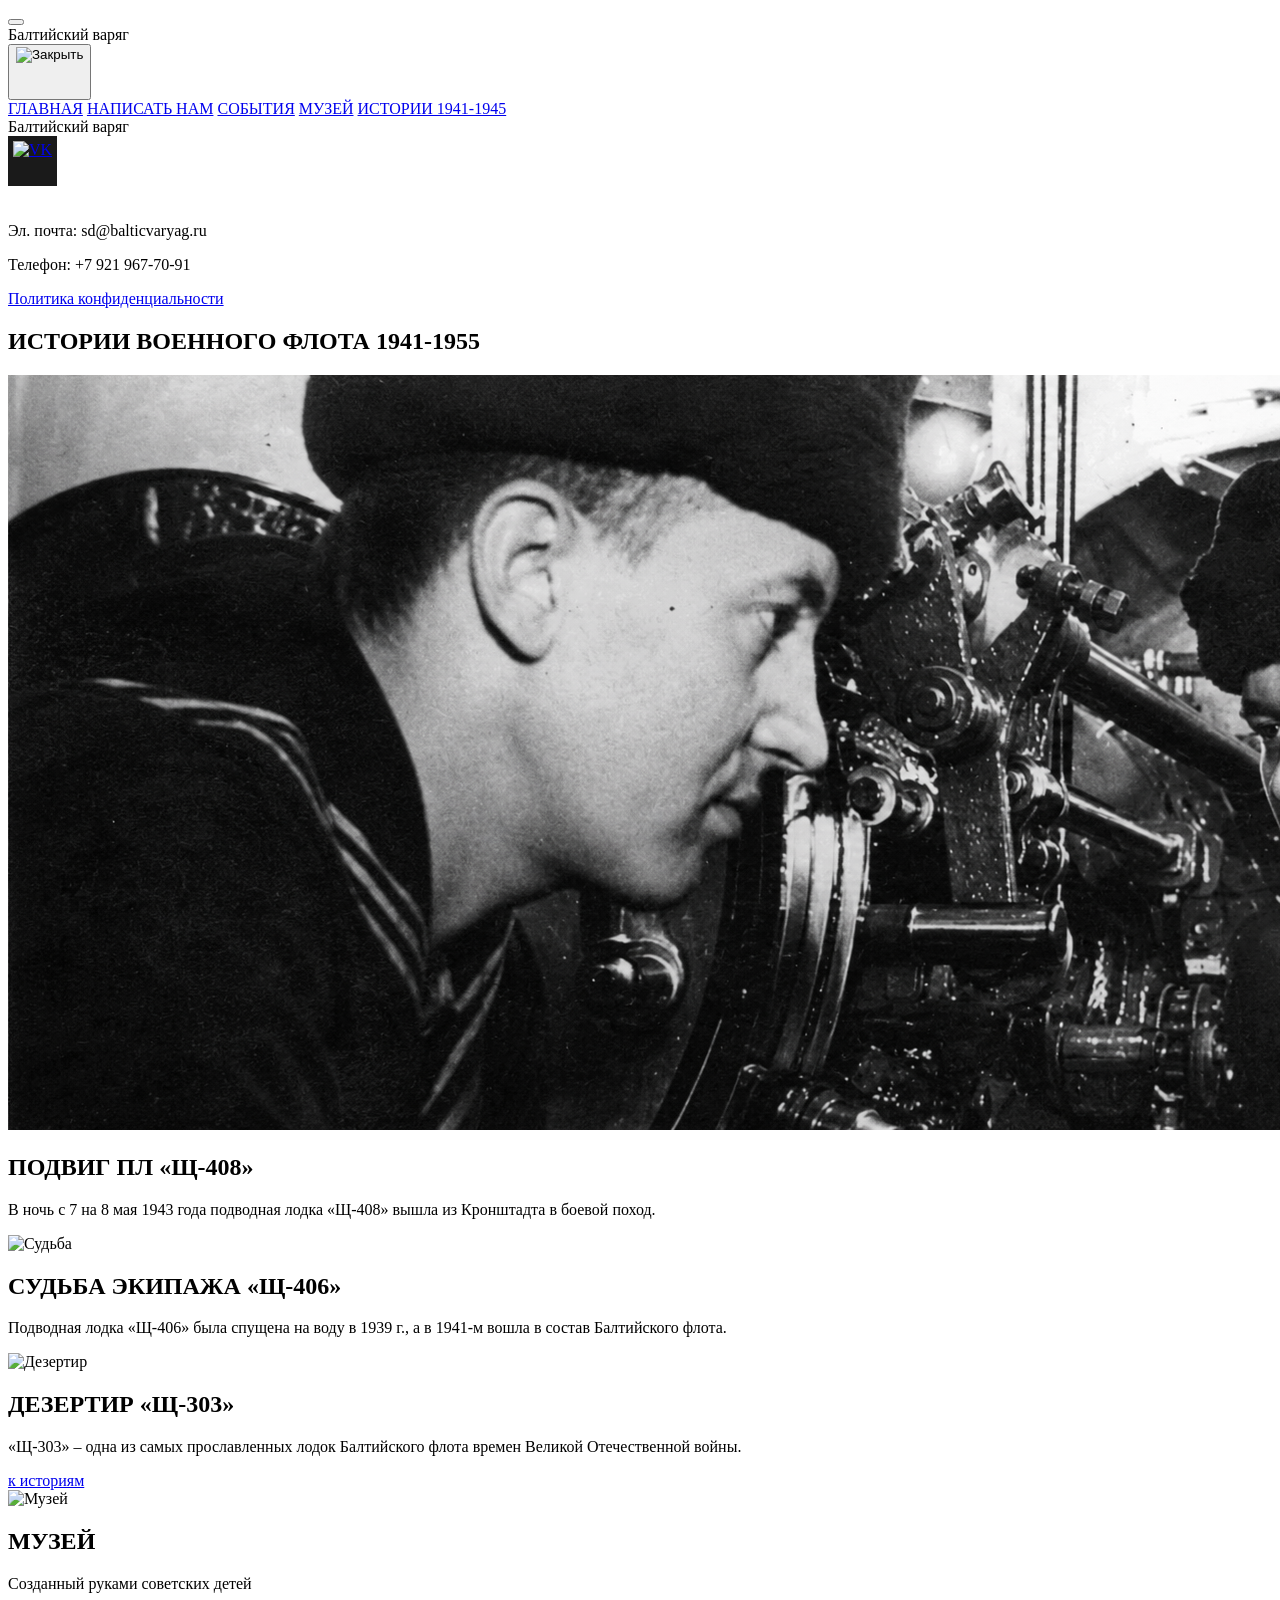
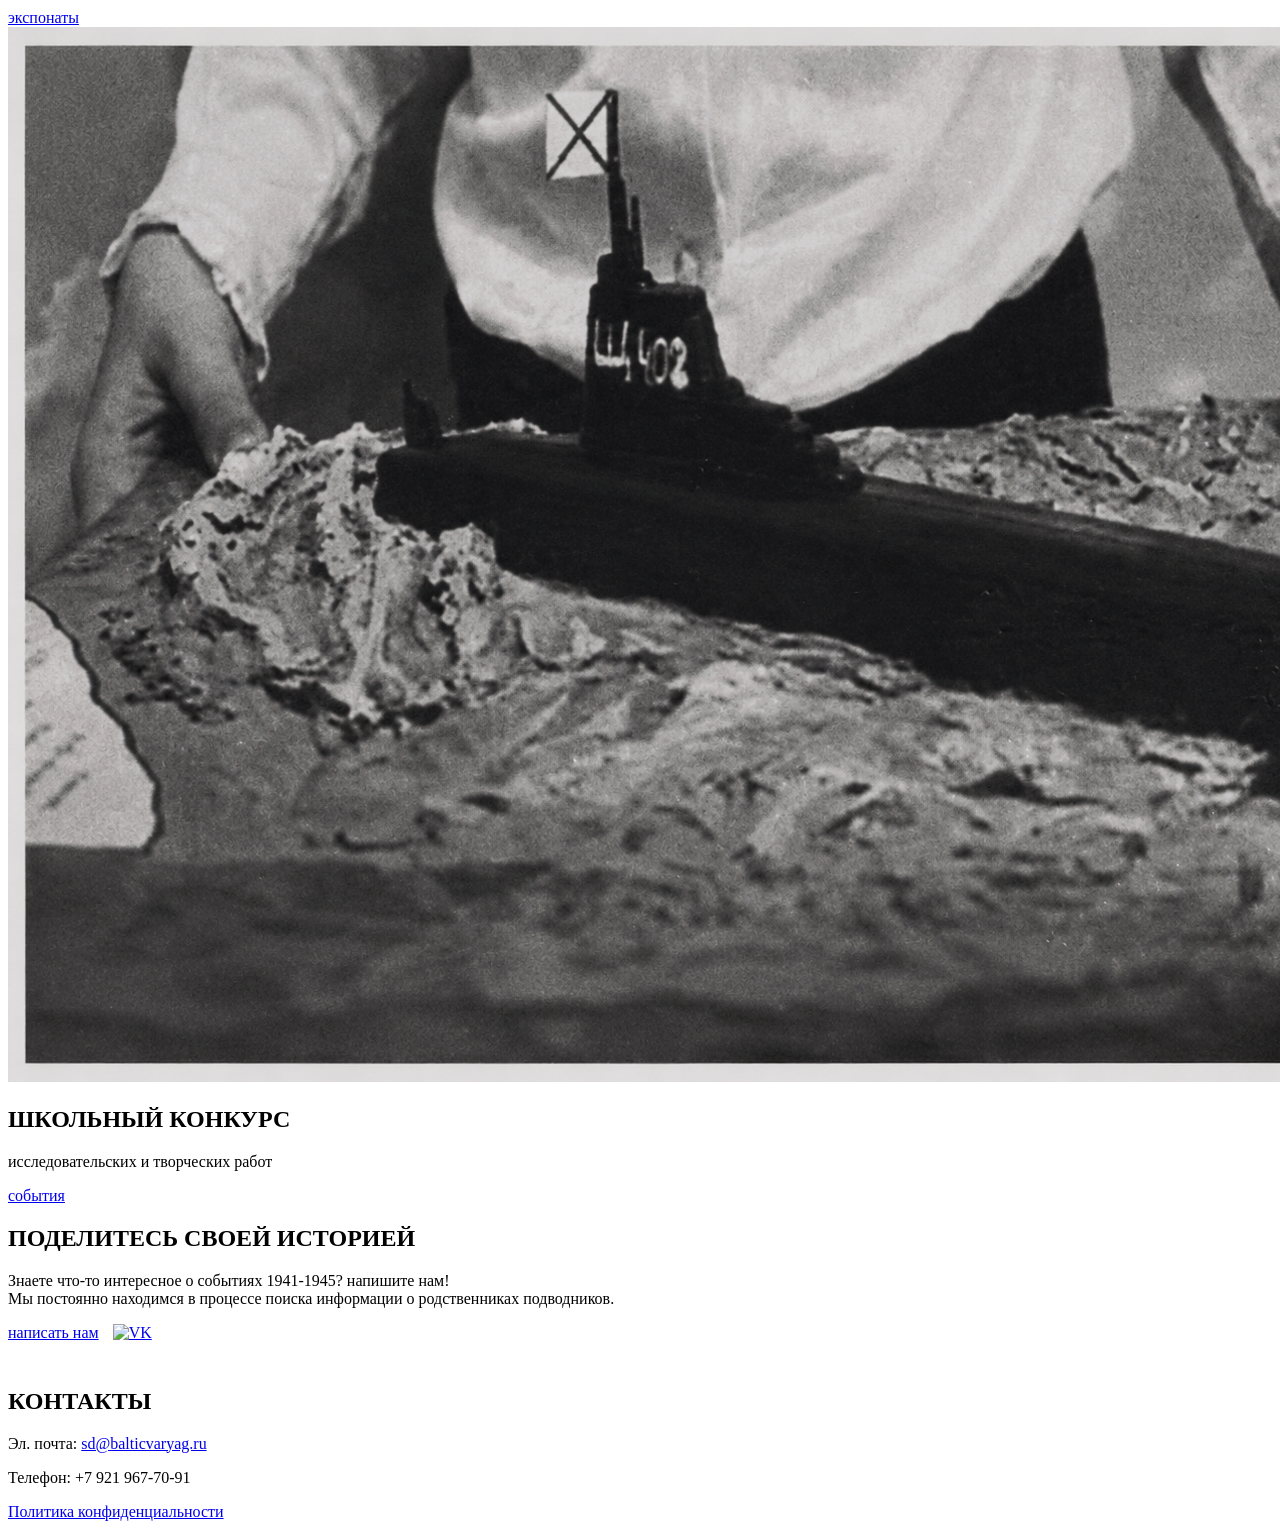
==== index.html @ faace8a8 "Add files via upload" ====
<!DOCTYPE html>
<html lang="ru">
<head>
    <meta charset="UTF-8">
    <meta name="viewport" content="width=device-width, initial-scale=1.0">
    <title>Балтийский варяг</title>
    <!-- Подключаем шрифт Oswald -->
    <link href="https://fonts.googleapis.com/css2?family=Oswald:wght@400;500;600&display=swap" rel="stylesheet">
    <!-- Подключаем иконки FontAwesome (занимает 1 строчку) -->
    <link rel="stylesheet" href="https://cdnjs.cloudflare.com/ajax/libs/font-awesome/6.4.0/css/all.min.css">
    <link rel="stylesheet" href="style.css">
</head>
<body>

    <!-- ХЕДЕР -->
    <header class="header">
        <div class="header-left">
            <button class="burger-menu" id="openMenu">
                <span></span><span></span><span></span>
            </button>
            <!-- Простая иконка сообщения -->
            
        </div>
        <div class="header-logo">Балтийский варяг</div>
    </header>

    <!-- МЕНЮ (ОВЕРЛЕЙ) -->
    <div class="menu-overlay" id="menuOverlay">
        <div class="menu-left">
            <button class="menu-close" id="closeMenu">
    <img src="krest.png" alt="Закрыть" style="height: 50px; width: auto; display: block;">
</button>
            <nav class="menu-nav">
                <a href="index.html">ГЛАВНАЯ</a>
                <a href="contact.html">НАПИСАТЬ НАМ</a>
                <a href="events.html">СОБЫТИЯ</a>
                <a href="museum.html">МУЗЕЙ</a>
                <a href="history.html">ИСТОРИИ 1941-1945</a>
            </nav>
        </div>
        <div class="menu-right">
            <div class="header-logo">Балтийский варяг</div>
            <a href="https://vk.ru/balticvaryag" target="_blank" style="background: #1a1a1a; display: inline-flex; padding: 5px; margin-bottom: 20px;">
    <img src="vk.JPG" alt="VK" style="height: 40px; width: auto; display: block;">
</a>
            <div class="menu-contacts">
                <p>Эл. почта: sd@balticvaryag.ru</p>
                <p>Телефон: +7 921 967-70-91</p>
                <a href="404.html" class="policy-link">Политика конфиденциальности</a>
            </div>
        </div>
    </div>

    <main>
        <!-- Секция 1 -->
        <section class="section-dark">
            <h1 class="section-title">ИСТОРИИ ВОЕННОГО ФЛОТА 1941-1955</h1>
            <div class="cards-grid">
                <!-- Карточка 1 -->
                <article class="card" onclick="window.location.href='404.html'">
                    <div class="card-img-wrapper"><img src="9.png" alt="Подвиг"></div>
                    <h2 class="card-title">ПОДВИГ ПЛ «Щ-408»</h2>
                    <p class="card-desc">В ночь с 7 на 8 мая 1943 года подводная лодка «Щ-408» вышла из Кронштадта в боевой поход.</p>
                </article>
                <!-- Карточка 2 -->
                <article class="card" onclick="window.location.href='404.html'">
                    <div class="card-img-wrapper"><img src="C:\Users\User\Desktop\БВ АП\408888.png" alt="Судьба"></div>
                    <h2 class="card-title">СУДЬБА ЭКИПАЖА «Щ-406»</h2>
                    <p class="card-desc">Подводная лодка «Щ-406» была спущена на воду в 1939 г., а в 1941-м вошла в состав Балтийского флота.</p>
                </article>
                <!-- Карточка 3 -->
                <article class="card" onclick="window.location.href='submarine.html'">
                    <div class="card-img-wrapper"><img src="C:\Users\User\Desktop\БВ АП\303.png" alt="Дезертир"></div>
                    <h2 class="card-title">ДЕЗЕРТИР «Щ-303»</h2>
                    <p class="card-desc">«Щ-303» – одна из самых прославленных лодок Балтийского флота времен Великой Отечественной войны.</p>
                </article>
            </div>
            <a href="history.html" class="btn-outline">к историям</a>
        </section>

        <!-- Секция 2 -->
        <section class="section-light">
            <div class="promo-grid">
                <div class="promo-item">
                    <div class="promo-img-wrapper"><img src="muz.png" alt="Музей"></div>
                    <h2 class="promo-title">МУЗЕЙ</h2><p class="promo-desc">Созданный руками советских детей</p>
                    <a href="museum.html" class="btn-black">экспонаты</a>
                </div>
                <div class="promo-item">
                    <div class="promo-img-wrapper"><img src="kon.png" alt="Конкурс"></div>
                    <h2 class="promo-title">ШКОЛЬНЫЙ КОНКУРС</h2>
                    <p class="promo-desc">исследовательских и творческих работ</p>
                    <a href="events.html" class="btn-black">события</a>
                </div>
            </div>
        </section>

        <!-- Секция 3: Подвал (Футер) -->
        <footer class="section-dark contact-section">
            <div class="footer-grid">
                <div class="footer-left">
                    <h2 class="contact-title">ПОДЕЛИТЕСЬ СВОЕЙ ИСТОРИЕЙ</h2>
                    <div class="contact-text">
                        <p>Знаете что-то интересное о событиях 1941-1945? напишите нам!<br>
                        Мы постоянно находимся в процессе поиска информации о родственниках подводников.</p>
                    </div>
                    <div class="footer-buttons">
                        <a href="contact.html" class="btn-white">написать нам</a>
                        <a href="https://vk.ru/balticvaryag" target="_blank" style="display: inline-block; margin-left: 10px;">
        <img src="vk.JPG" alt="VK" style="height: 44px; width: auto; display: block;">
    </a>
</div>
                </div>
                <div class="footer-right">
                    <h2 class="contact-title">КОНТАКТЫ</h2>
                    <p class="contact-text">Эл. почта: <a href="mailto:sd@balticvaryag.ru">sd@balticvaryag.ru</a></p>
                    <p class="contact-text">Телефон: +7 921 967-70-91</p>
                    <a href="404.html" class="policy-link">Политика конфиденциальности</a>
                </div>
            </div>
        </footer>
    </main>

    <!-- КОД ДЛЯ РАБОТЫ МЕНЮ И ПЕРЕХОДОВ (Займет 1 минуту написать) -->
    <script>
        // Логика Бургера
        const menuOverlay = document.getElementById('menuOverlay');
        const openBtn = document.getElementById('openMenu');
        const closeBtn = document.getElementById('closeMenu');

        openBtn.addEventListener('click', () => menuOverlay.classList.add('active'));
        closeBtn.addEventListener('click', () => menuOverlay.classList.remove('active'));
        
        // При клике вне меню (на темную область), закрываем его тоже
        menuOverlay.addEventListener('click', (e) => {
            if (e.target === menuOverlay) menuOverlay.classList.remove('active');
        });
    </script>
</body>
</html>
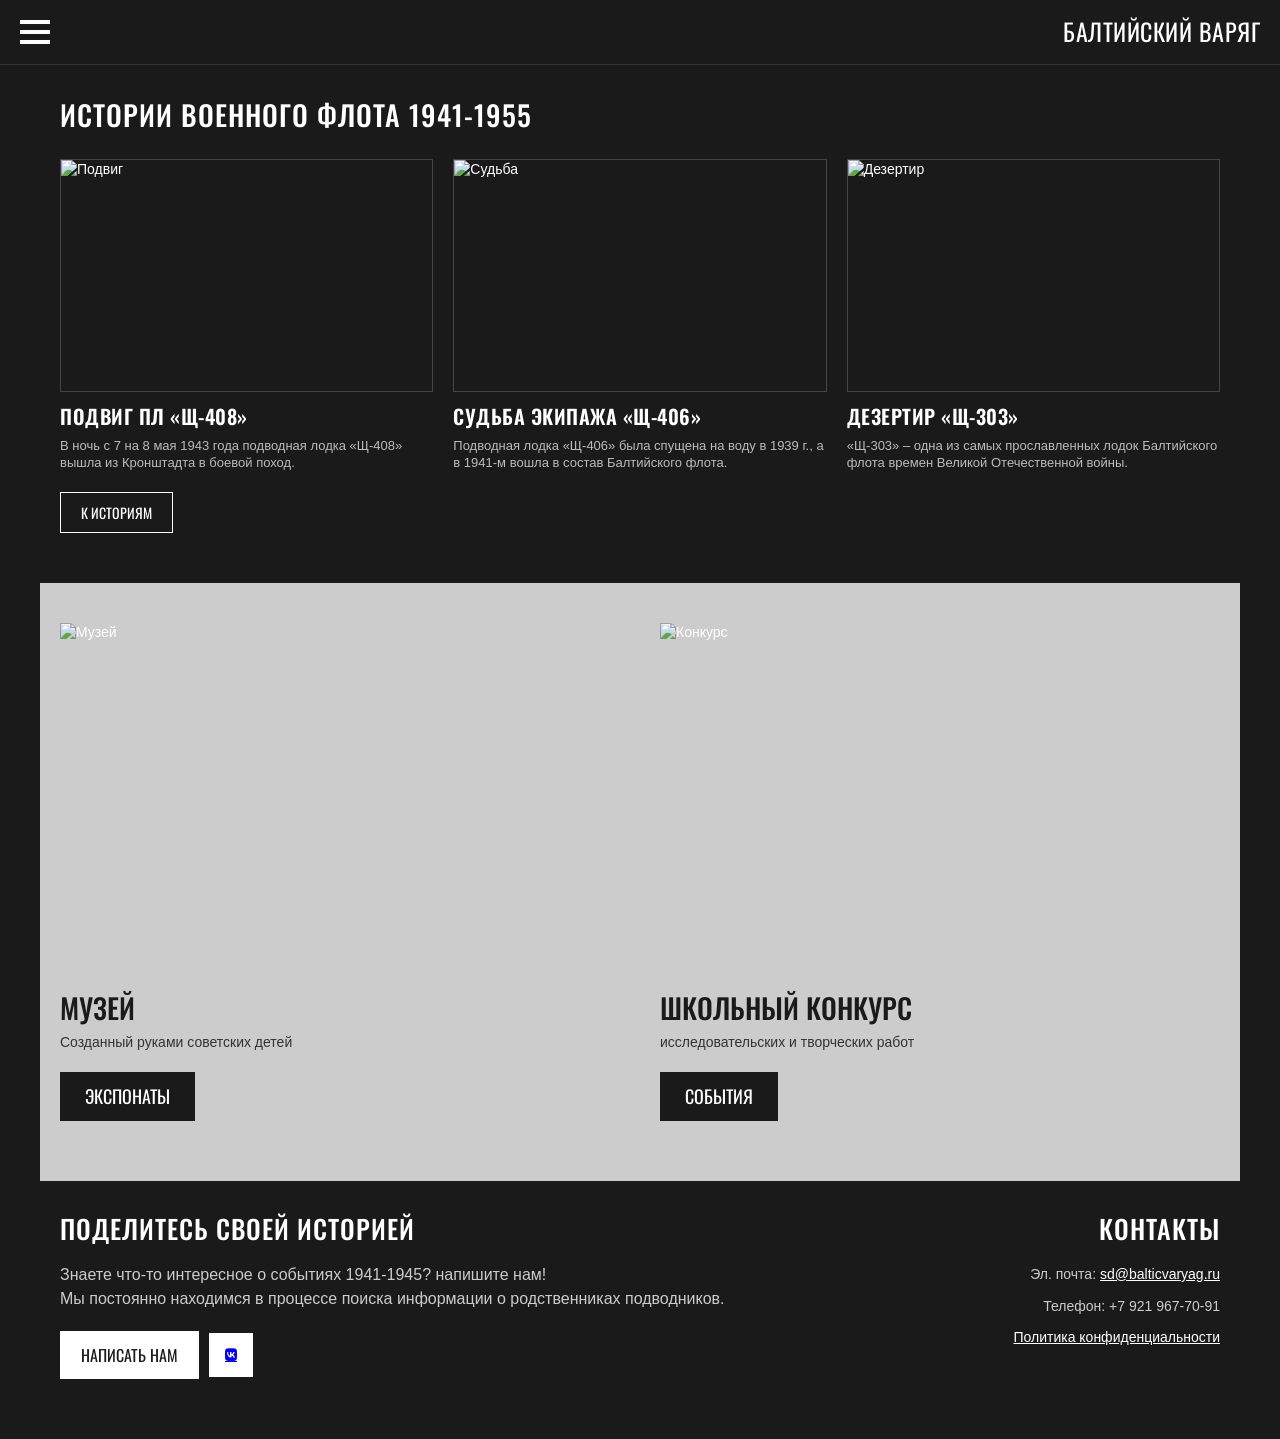
==== commit 54e239a5: "Add files via upload" ====
--- a/index.html
+++ b/index.html
@@ -27,9 +27,7 @@
     <!-- МЕНЮ (ОВЕРЛЕЙ) -->
     <div class="menu-overlay" id="menuOverlay">
         <div class="menu-left">
-            <button class="menu-close" id="closeMenu">
-    <img src="krest.png" alt="Закрыть" style="height: 50px; width: auto; display: block;">
-</button>
+            <button class="menu-close" id="closeMenu"><i class="fa-solid fa-xmark"></i></button>
             <nav class="menu-nav">
                 <a href="index.html">ГЛАВНАЯ</a>
                 <a href="contact.html">НАПИСАТЬ НАМ</a>
@@ -40,9 +38,9 @@
         </div>
         <div class="menu-right">
             <div class="header-logo">Балтийский варяг</div>
-            <a href="https://vk.ru/balticvaryag" target="_blank" style="background: #1a1a1a; display: inline-flex; padding: 5px; margin-bottom: 20px;">
-    <img src="vk.JPG" alt="VK" style="height: 40px; width: auto; display: block;">
-</a>
+            <a href="https://vk.ru/balticvaryag" target="_blank" class="vk-icon-box">
+                <i class="fa-brands fa-vk" style="font-size: 32px; color: black;"></i>
+            </a>
             <div class="menu-contacts">
                 <p>Эл. почта: sd@balticvaryag.ru</p>
                 <p>Телефон: +7 921 967-70-91</p>
@@ -58,7 +56,7 @@
             <div class="cards-grid">
                 <!-- Карточка 1 -->
                 <article class="card" onclick="window.location.href='404.html'">
-                    <div class="card-img-wrapper"><img src="9.png" alt="Подвиг"></div>
+                    <div class="card-img-wrapper"><img src="C:\Users\User\Desktop\БВ АП\С-9.png" alt="Подвиг"></div>
                     <h2 class="card-title">ПОДВИГ ПЛ «Щ-408»</h2>
                     <p class="card-desc">В ночь с 7 на 8 мая 1943 года подводная лодка «Щ-408» вышла из Кронштадта в боевой поход.</p>
                 </article>
@@ -82,12 +80,12 @@
         <section class="section-light">
             <div class="promo-grid">
                 <div class="promo-item">
-                    <div class="promo-img-wrapper"><img src="muz.png" alt="Музей"></div>
+                    <div class="promo-img-wrapper"><img src="C:\Users\User\Desktop\БВ АП\МУЗЕЙ ГЛ.png" alt="Музей"></div>
                     <h2 class="promo-title">МУЗЕЙ</h2><p class="promo-desc">Созданный руками советских детей</p>
                     <a href="museum.html" class="btn-black">экспонаты</a>
                 </div>
                 <div class="promo-item">
-                    <div class="promo-img-wrapper"><img src="kon.png" alt="Конкурс"></div>
+                    <div class="promo-img-wrapper"><img src="C:\Users\User\Desktop\БВ АП\КОНКУРС.png" alt="Конкурс"></div>
                     <h2 class="promo-title">ШКОЛЬНЫЙ КОНКУРС</h2>
                     <p class="promo-desc">исследовательских и творческих работ</p>
                     <a href="events.html" class="btn-black">события</a>
@@ -106,10 +104,10 @@
                     </div>
                     <div class="footer-buttons">
                         <a href="contact.html" class="btn-white">написать нам</a>
-                        <a href="https://vk.ru/balticvaryag" target="_blank" style="display: inline-block; margin-left: 10px;">
-        <img src="vk.JPG" alt="VK" style="height: 44px; width: auto; display: block;">
-    </a>
-</div>
+                        <a href="https://vk.ru/balticvaryag" target="_blank" class="vk-icon-box-small">
+                            <i class="fa-brands fa-vk"></i>
+                        </a>
+                    </div>
                 </div>
                 <div class="footer-right">
                     <h2 class="contact-title">КОНТАКТЫ</h2>
--- a/style.css
+++ b/style.css
@@ -0,0 +1,803 @@
+/* Сброс базовых стилей и общие настройки */
+* {
+    margin: 0;
+    padding: 0;
+    box-sizing: border-box;
+}
+
+body {
+    font-family: Arial, sans-serif; /* Основной шрифт для текста */
+    font-size: 14px;
+    line-height: 1.4;
+    color: #ffffff;
+    background-color: #1a1a1a; /* Темный фон для крайних случаев */
+}
+
+/* --- ХЕДЕР --- */
+.header {
+    display: flex;
+    justify-content: space-between;
+    align-items: center;
+    padding: 15px 20px;
+    background-color: #1a1a1a;
+    border-bottom: 1px solid #333;
+}
+
+.header-left {
+    display: flex;
+    align-items: center;
+    gap: 25px;
+}
+
+/* Бургер меню (три полоски) */
+.burger-menu {
+    background: none;
+    border: none;
+    cursor: pointer;
+    display: flex;
+    flex-direction: column;
+    gap: 6px;
+    padding: 0;
+}
+
+.burger-menu span {
+    display: block;
+    width: 30px;
+    height: 4px;
+    background-color: #ffffff;
+}
+
+/* Иконка сообщения */
+.header-icon svg {
+    width: 28px;
+    height: 28px;
+    color: #ffffff;
+}
+
+.header-logo {
+    font-family: 'Oswald', sans-serif;
+    font-size: 24px;
+    text-transform: uppercase;
+    letter-spacing: 0.5px;
+    color: #ffffff;
+}
+
+/* --- СЕКЦИИ --- */
+main {
+    width: 100%;
+    max-width: 1200px;
+    margin: 0 auto;
+}
+
+/* Темная секция */
+.section-dark {
+    background-color: #1a1a1a;
+    padding: 30px 20px 50px;
+}
+
+/* Светлая секция */
+.section-light {
+    background-color: #cccccc;
+    padding: 40px 20px 60px;
+}
+
+/* --- КАРТОЧКИ ИСТОРИЙ (Секция 1) --- */
+.section-title {
+    font-family: 'Oswald', sans-serif;
+    font-size: 28px;
+    font-weight: 500;
+    margin-bottom: 25px;
+    text-transform: uppercase;
+    letter-spacing: 1px;
+}
+
+.cards-grid {
+    display: grid;
+    grid-template-columns: repeat(3, 1fr);
+    gap: 20px;
+}
+
+.card {
+    display: flex;
+    flex-direction: column;
+}
+
+.card-img-wrapper {
+    width: 100%;
+    height: auto;
+    aspect-ratio: 16 / 10; /* Сохраняем пропорции картинки */
+    border: 1px solid #444;
+    overflow: hidden;
+    margin-bottom: 10px;
+}
+
+.card-img-wrapper img {
+    width: 100%;
+    height: 100%;
+    object-fit: cover;
+}
+
+.card-title {
+    font-family: 'Oswald', sans-serif;
+    font-size: 20px;
+    font-weight: 600;
+    text-transform: uppercase;
+    margin-bottom: 8px;
+    letter-spacing: 0.5px;
+}
+
+.card-desc {
+    font-size: 13px;
+    color: #bbbbbb;
+    line-height: 1.3;
+}
+
+/* --- ПРОМО БЛОКИ (Секция 2) --- */
+.promo-grid {
+    display: grid;
+    grid-template-columns: 1fr 1fr;
+    gap: 40px;
+}
+
+.promo-item {
+    display: flex;
+    flex-direction: column;
+    align-items: flex-start;
+}
+
+.promo-img-wrapper {
+    width: 100%;
+    height: auto;
+    aspect-ratio: 16 / 10;
+    overflow: hidden;
+    margin-bottom: 15px;
+}
+
+.promo-img-wrapper img {
+    width: 100%;
+    height: 100%;
+    object-fit: cover;
+}
+
+.promo-title {
+    font-family: 'Oswald', sans-serif;
+    font-size: 28px;
+    font-weight: 500;
+text-transform: uppercase;
+    color: #1a1a1a;
+    margin-bottom: 5px;
+}
+
+.promo-desc {
+    font-size: 14px;
+    color: #333333;
+    margin-bottom: 20px;
+}
+
+/* Кнопки (Черная на светлом фоне) */
+.btn-black {
+    display: inline-block;
+    background-color: #1a1a1a;
+    color: #ffffff;
+    text-decoration: none;
+    padding: 12px 25px;
+    font-family: 'Oswald', sans-serif;
+    font-size: 18px;
+    text-transform: uppercase;
+    transition: background-color 0.3s;
+}
+.btn-black:hover {
+    background-color: #333;
+}
+
+/* --- СЕКЦИЯ КОНТАКТОВ --- */
+.contact-section {
+    padding-bottom: 60px;
+}
+
+.contact-title {
+    font-family: 'Oswald', sans-serif;
+    font-size: 28px;
+    font-weight: 500;
+    text-transform: uppercase;
+    letter-spacing: 1px;
+    margin-bottom: 20px;
+}
+
+.contact-content {
+    display: flex;
+    justify-content: space-between;
+    align-items: flex-end; /* Выравнивание кнопки по низу текста */
+}
+
+.contact-text p {
+    font-size: 16px;
+    color: #cccccc;
+    line-height: 1.5;
+    margin-bottom: 20px;
+}
+
+/* Кнопка (Белая на темном фоне) */
+.btn-white {
+    display: inline-block;
+    background-color: #ffffff;
+    color: #1a1a1a;
+    text-decoration: none;
+    padding: 12px 20px;
+    font-family: 'Oswald', sans-serif;
+    font-size: 16px;
+    text-transform: uppercase;
+    border: 1px solid #ffffff;
+    transition: all 0.3s;
+}
+.btn-white:hover {
+    background-color: transparent;
+    color: #ffffff;
+}
+
+/* --- АДАПТИВНОСТЬ (Мобильная версия) --- */
+@media (max-width: 768px) {
+    .cards-grid {
+        grid-template-columns: 1fr; /* Одна колонка на мобильных */
+        gap: 30px;
+    }
+    
+    .promo-grid {
+        grid-template-columns: 1fr;
+        gap: 40px;
+    }
+    
+    .contact-content {
+        flex-direction: column;
+        align-items: flex-start;
+    }
+    
+    .header-logo {
+        font-size: 18px;
+    }
+}
+/* --- Добавьте это в конец вашего style.css --- */
+
+/* Меню-оверлей (на весь экран) */
+.menu-overlay {
+    position: fixed;
+    top: 0; left: 0; width: 100vw; height: 100vh;
+    display: flex;
+    background-color: transparent;
+    visibility: hidden; /* Скрыто по умолчанию */
+    opacity: 0;
+    transition: all 0.3s ease;
+    z-index: 1000;
+}
+.menu-overlay.active {
+    visibility: visible;
+    opacity: 1;
+}
+
+.menu-left {
+    width: 30%;
+    background-color: #e6e6e6;
+    padding: 30px 40px;
+    display: flex;
+    flex-direction: column;
+    transform: translateX(-100%);
+    transition: transform 0.3s ease;
+}
+.menu-overlay.active .menu-left { transform: translateX(0); }
+
+.menu-close {
+    background: none; border: none; font-size: 40px; cursor: pointer;
+    color: #000; align-self: flex-start; margin-bottom: 40px;
+}
+.menu-nav a {
+    display: block; font-family: 'Oswald', sans-serif;
+    font-size: 32px; color: #000; text-decoration: none;
+    text-transform: uppercase; margin-bottom: 15px;
+    transition: opacity 0.2s;
+}
+.menu-nav a:hover { opacity: 0.7; }
+
+.menu-right {
+    width: 70%;
+    background-color: #1a1a1a;
+    padding: 30px 40px;
+    position: relative;
+    display: flex;
+    flex-direction: column;
+}
+.menu-right .header-logo { color: #fff; margin-bottom: 20px; }
+.menu-contacts {
+    margin-top: auto; color: #fff;
+    text-align: right; line-height: 1.8; font-size: 14px;
+}
+.menu-contacts a.policy-link { color: #fff; text-decoration: none; }
+
+/* Иконка VK */
+.vk-icon-box {
+    background: #fff; display: inline-flex; justify-content: center;
+    align-items: center; width: 50px; height: 50px; align-self: flex-start;
+}
+.vk-icon-box-small {
+    background: #fff; display: inline-flex; justify-content: center;
+    align-items: center; width: 44px; height: 44px; margin-left: 10px;
+}
+
+/* Кнопка "К историям" (с рамкой) */
+.btn-outline {
+    display: inline-block; margin-top: 20px;
+    padding: 10px 20px; border: 1px solid #fff; color: #fff;
+    text-decoration: none; font-family: 'Oswald', sans-serif;
+    text-transform: uppercase; transition: 0.3s;
+}
+.btn-outline:hover { background: #fff; color: #1a1a1a; }
+
+/* Футер (Секция контактов) */
+.footer-grid { display: flex; justify-content: space-between; flex-wrap: wrap; gap: 40px; }
+.footer-buttons { display: flex; align-items: center; margin-top: 10px; }
+.footer-right { text-align: right; }
+.footer-right .policy-link { color: #fff; text-decoration: underline; }
+.contact-title { font-family: 'Oswald', sans-serif; font-size: 26px; margin-bottom: 15px; }
+.contact-text { font-size: 14px; color: #ccc; line-height: 1.6; margin-bottom: 10px; }
+.contact-text a { color: #fff; text-decoration: underline; }
+
+/* Адаптив для футера и меню */
+@media (max-width: 768px) {
+    .menu-left { width: 100%; }
+    .menu-right { display: none; }
+    .footer-grid { flex-direction: column; }
+    .footer-right { text-align: left; }
+}
+/* --- Стили для страницы Экспонаты --- */
+
+.museum-grid {
+    display: grid;
+    grid-template-columns: repeat(3, 1fr);
+    gap: 30px 20px;
+}
+
+.museum-card {
+    background-color: #1a1a1a;
+    border: 1px solid #333;
+    padding: 10px;
+    display: flex;
+    flex-direction: column;
+}
+
+.museum-img-wrapper {
+    width: 100%;
+    aspect-ratio: 1 / 1;
+    overflow: hidden;
+    border: 1px solid #444;
+    margin-bottom: 15px;
+}
+
+.museum-img-wrapper img {
+    width: 100%;
+    height: 100%;
+    object-fit: cover;
+}
+
+.museum-desc {
+    font-size: 14px;
+    color: #dddddd;
+    line-height: 1.4;
+}
+
+@media (max-width: 768px) {
+    .museum-grid {
+        grid-template-columns: repeat(2, 1fr); /* 2 колонки на планшетах */
+    }
+}
+
+@media (max-width: 480px) {
+    .museum-grid {
+        grid-template-columns: 1fr; /* 1 колонка на телефонах */
+    }
+}
+/* --- Стили для Событий --- */
+
+.events-grid {
+    display: grid;
+    grid-template-columns: repeat(2, 1fr);
+    gap: 30px;
+}
+
+.event-card {
+    background-color: #1a1a1a;
+    border: 1px solid #444;
+    cursor: pointer;
+    transition: border-color 0.3s ease;
+    display: flex;
+    flex-direction: column;
+}
+
+.event-card:hover {
+    border-color: #777;
+}
+
+.event-img-wrapper {
+    width: 100%;
+    aspect-ratio: 16 / 10;
+    overflow: hidden;
+    border-bottom: 1px solid #333;
+}
+
+.event-img-wrapper img {
+    width: 100%;
+    height: 100%;
+    object-fit: cover;
+}
+
+.event-info {
+    padding: 20px;
+}
+
+.event-date {
+    font-family: 'Oswald', sans-serif;
+    font-size: 16px;
+    color: #ffffff;
+    margin-bottom: 5px;
+    font-weight: 500;
+}
+
+.event-desc {
+    font-size: 14px;
+    color: #cccccc;
+    line-height: 1.4;
+}
+
+@media (max-width: 768px) {
+    .events-grid {
+        grid-template-columns: 1fr;
+    }
+}
+/* --- Стили для страницы "Написать нам" --- */
+.contact-header-light {
+    background-color: #cccccc;
+    padding: 40px 20px;
+    color: #1a1a1a;
+}
+.contact-form-section {
+    background-color: #1a1a1a;
+    padding: 40px 20px;
+}
+.contact-form-wrapper {
+    max-width: 900px;
+    margin: 0 auto;
+}
+#feedbackForm {
+    display: flex;
+    gap: 20px;
+    flex-wrap: wrap;
+}
+.form-left-col {
+    flex: 1;
+    min-width: 250px;
+    display: flex;
+    flex-direction: column;
+    gap: 15px;
+}
+.form-right-col {
+    flex: 1.5;
+    min-width: 300px;
+    display: flex;
+    flex-direction: column;
+}
+.form-input {
+    background: transparent;
+    border: 1px solid #555;
+    color: #fff;
+    padding: 12px 15px;
+    font-size: 14px;
+    outline: none;
+}
+.form-input::placeholder { color: #888; }
+.form-input:focus { border-color: #fff; }
+
+.form-textarea {
+    background: transparent;
+    border: 1px solid #555;
+    color: #fff;
+    padding: 12px 15px;
+    font-size: 14px;
+    height: 100%;
+    min-height: 150px;
+    resize: vertical;
+    outline: none;
+    font-family: inherit;
+}
+.form-textarea::placeholder { color: #888; }
+.form-textarea:focus { border-color: #fff; }
+
+.form-bottom-row {
+    display: flex;
+    justify-content: space-between;
+    align-items: center;
+    flex-wrap: wrap;
+    gap: 15px;
+}
+.file-upload-btn {
+    color: #fff;
+    cursor: pointer;
+    display: flex;
+    align-items: center;
+    gap: 10px;
+    font-size: 14px;
+    border: 1px solid #555;
+    padding: 8px 12px;
+}
+.file-upload-btn i { font-size: 22px; }
+.captcha-box {
+    display: flex;
+    align-items: center;
+    gap: 10px;
+    color: #fff;
+    font-size: 14px;
+}
+.captcha-box input[type="checkbox"] {
+    width: 18px; height: 18px;
+    cursor: pointer;
+}
+
+.form-right-bottom {
+    margin-top: 15px;
+    display: flex;
+    justify-content: flex-end;
+}
+.btn-submit-form {
+    background: transparent;
+    border: 1px solid #555;
+    color: #fff;
+    padding: 10px 30px;
+    font-family: 'Oswald', sans-serif;
+    font-size: 16px;
+    text-transform: uppercase;
+    cursor: pointer;
+    transition: 0.3s;
+}
+.btn-submit-form:hover {
+    border-color: #fff;
+    background: #fff;
+    color: #1a1a1a;
+}
+
+.contact-footer-light {
+    background-color: #cccccc;
+    padding: 40px 20px;
+}
+.director-wrapper {
+    max-width: 900px;
+    margin: 0 auto;
+    display: flex;
+    justify-content: space-between;
+    align-items: flex-end;
+    gap: 20px;
+}
+.director-info {
+    color: #1a1a1a;
+    font-size: 16px;
+    line-height: 1.5;
+}
+.director-photo img {
+    max-width: 250px;
+    height: auto;
+    display: block;
+}
+
+/* --- Стили для страницы "Истории" --- */
+.history-list {
+    display: flex;
+    flex-direction: column;
+    gap: 40px;
+}
+.history-item {
+    border-bottom: 1px solid #333;
+    padding-bottom: 30px;
+}
+.history-item:last-child {
+    border-bottom: none;
+    padding-bottom: 0;
+}
+.history-img-wrapper {
+width: 100%;
+aspect-ratio: 16 / 6; /* <--- Стало так (почти в 2 раза ниже) */
+overflow: hidden;
+margin-bottom: 15px;
+}
+.history-img-wrapper img {
+    width: 100%; height: 100%; object-fit: cover;
+}
+.history-item-title {
+    font-family: 'Oswald', sans-serif;
+    font-size: 20px;
+    color: #fff;
+    margin-bottom: 15px;
+}
+.btn-small {
+    font-size: 14px;
+    padding: 6px 15px;
+    margin-top: 0;
+}
+
+/* Адаптив для форм и контактов */
+@media (max-width: 768px) {
+    #feedbackForm { flex-direction: column; }
+    .director-wrapper { flex-direction: column-reverse; align-items: flex-start; }
+    .director-photo img { max-width: 150px; }
+}
+/* --- Стили для статьи/лонгрида --- */
+.submarine-article {
+    max-width: 900px; /* Ограничиваем ширину текста, чтобы было удобно читать */
+    margin: 0 auto;
+}
+.submarine-main-title {
+    font-family: 'Oswald', sans-serif;
+    font-size: 36px;
+    margin-bottom: 30px;
+    text-transform: uppercase;
+}
+.submarine-img-block {
+    margin-bottom: 25px;
+}
+.submarine-img-block img {
+    width: 100%;
+    height: auto;
+    display: block;
+    border: 1px solid #444;
+}
+.img-caption {
+    font-size: 13px;
+    color: #aaa;
+    margin-top: 5px;
+    font-style: italic;
+}
+.submarine-text-block {
+    margin-bottom: 35px;
+}
+.submarine-text-block p {
+    font-size: 16px;
+    line-height: 1.6;
+    color: #ddd;
+}
+/* --- Стили для обновленной страницы "Написать нам" (Темная тема) --- */
+
+.contact-header-text {
+    max-width: 700px;
+    margin-bottom: 40px;
+}
+
+.contact-form-wrapper-new {
+    max-width: 600px; /* Форма уже, чем в старом варианте */
+    margin-bottom: 60px;
+}
+
+#feedbackForm {
+    display: flex;
+    flex-direction: column;
+    gap: 15px;
+}
+
+.form-input-new {
+    width: 100%;
+    background: transparent;
+    border: 1px solid #555;
+    color: #fff;
+    padding: 12px 15px;
+    font-size: 14px;
+    outline: none;
+    font-family: inherit;
+}
+.form-input-new::placeholder { color: #888; }
+.form-input-new:focus { border-color: #fff; }
+
+.form-textarea-new {
+    width: 100%;
+    min-height: 140px;
+    background: transparent;
+    border: 1px solid #555;
+    color: #fff;
+    padding: 12px 15px;
+    font-size: 14px;
+    resize: vertical;
+    outline: none;
+    font-family: inherit;
+}
+.form-textarea-new::placeholder { color: #888; }
+.form-textarea-new:focus { border-color: #fff; }
+
+.captcha-box-new {
+    display: flex;
+    align-items: center;
+    gap: 12px;
+    color: #fff;
+    font-size: 14px;
+    margin-top: 5px;
+}
+.captcha-box-new input[type="checkbox"] {
+    width: 18px; height: 18px;
+    cursor: pointer;
+}
+
+.btn-submit-form-new {
+    width: 100%;
+    max-width: 180px;
+    background: transparent;
+    border: 1px solid #555;
+    color: #fff;
+    padding: 10px 20px;
+    font-family: 'Oswald', sans-serif;
+    font-size: 16px;
+    text-transform: uppercase;
+    cursor: pointer;
+    transition: 0.3s;
+    margin-top: 5px;
+}
+.btn-submit-form-new:hover {
+    border-color: #fff;
+    background: #fff;
+    color: #1a1a1a;
+}
+
+/* Блок директора */
+.director-wrapper-new {
+    max-width: 600px;
+    margin: 0 auto 40px auto;
+    display: flex;
+    align-items: center;
+    gap: 30px;
+}
+.director-photo-new img {
+    width: 380px;
+    height: auto;
+    border-radius: 4px; /* Легкое скругление, если нужно */
+    display: block;
+}
+.director-info-new {
+    color: #fff;
+    font-size: 14px;
+    line-height: 1.6;
+    text-align: left;
+}
+
+@media (max-width: 480px) {
+    .director-wrapper-new {
+        flex-direction: column;
+        align-items: flex-start;
+        text-align: left;
+    }
+    .btn-submit-form-new {
+        max-width: 100%;
+        text-align: center;
+    }
+}
+/* --- Дополнение к блоку директора на странице контактов --- */
+
+.director-info-new {
+max-width: 320px; /* Это заставит текст переноситься так, как вам нужно */
+}
+
+.director-name {
+font-size: 15px;
+line-height: 1.5;
+color: #ffffff;
+font-weight: 400; /* Убирает жирность */
+margin: 0;
+}
+/* Кнопка для 404 */
+.back-btn-404 {
+display: inline-block;
+padding: 12px 35px;
+border: 2px solid #e6e6e6;
+color: #e6e6e6;
+text-decoration: none;
+font-family: 'Oswald', sans-serif;
+font-size: 22px;
+text-transform: uppercase;
+background: transparent;
+transition: all 0.3s;
+}
+.back-btn-404:hover {
+background: #e6e6e6;
+color: #1a1a1a;
+}
+
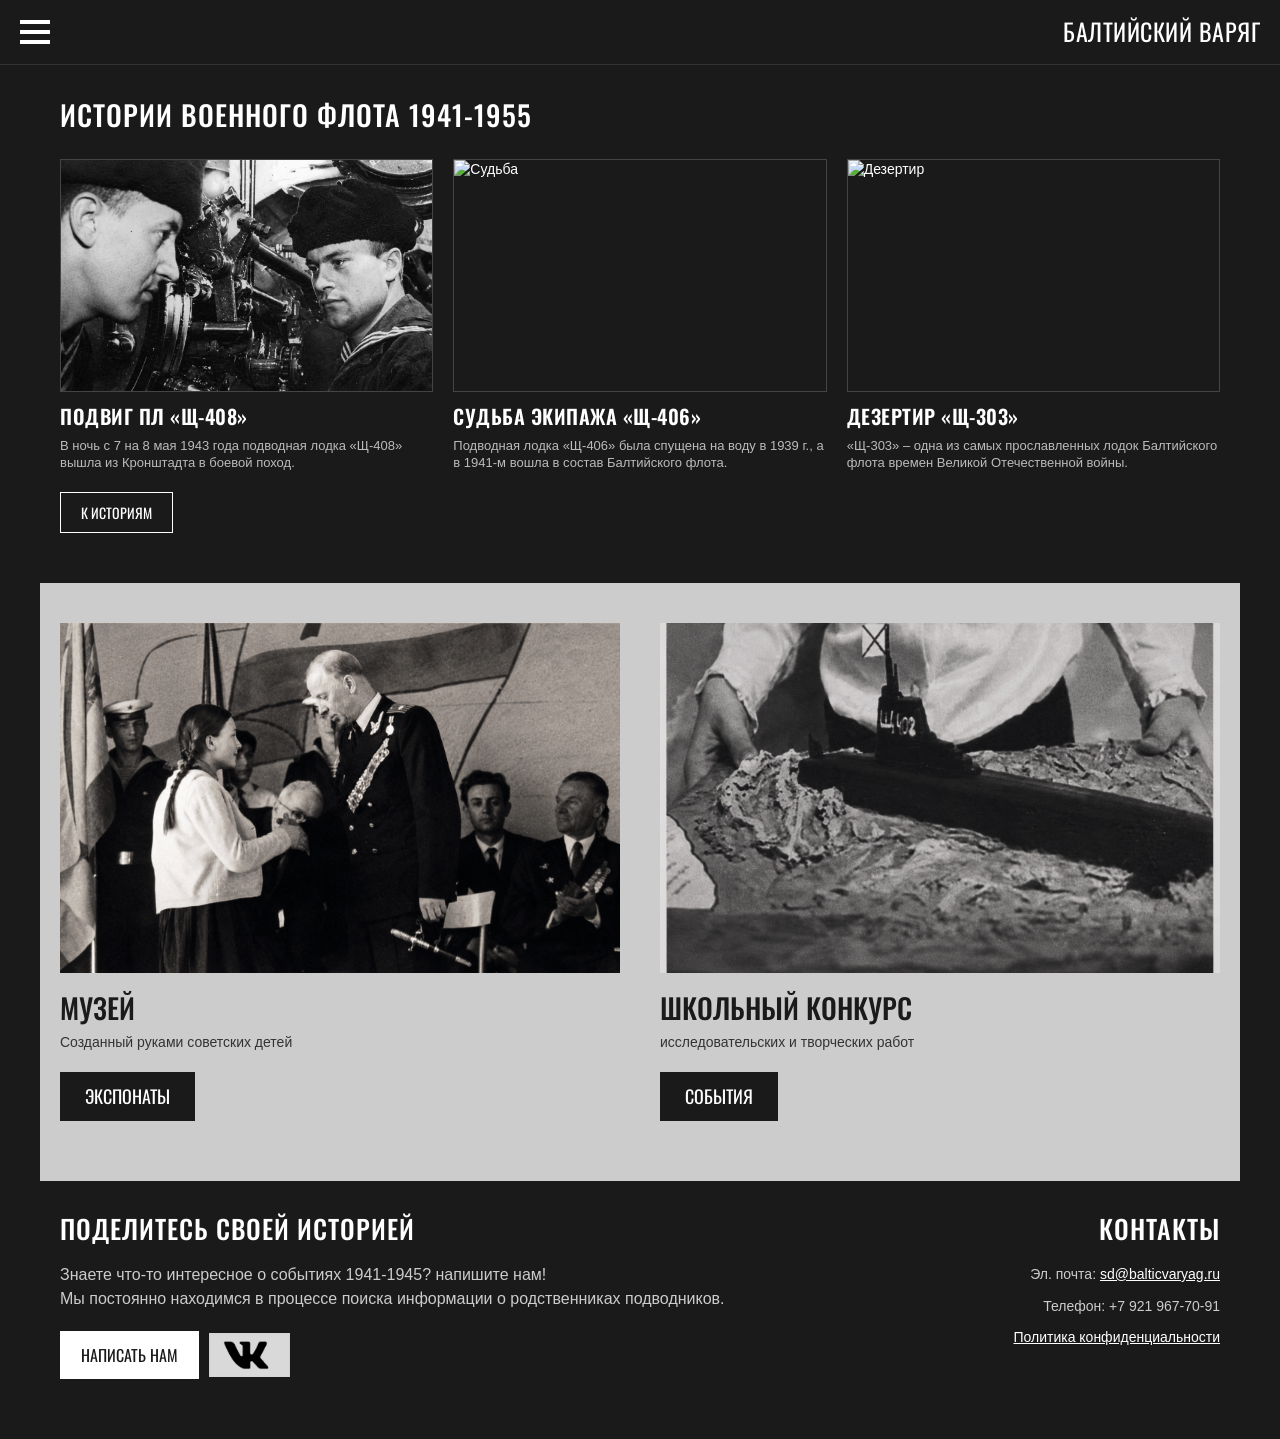
==== commit 3f34d9d4: "Add files via upload" ====
--- a/index.html
+++ b/index.html
@@ -27,7 +27,9 @@
     <!-- МЕНЮ (ОВЕРЛЕЙ) -->
     <div class="menu-overlay" id="menuOverlay">
         <div class="menu-left">
-            <button class="menu-close" id="closeMenu"><i class="fa-solid fa-xmark"></i></button>
+            <button class="menu-close" id="closeMenu">
+    <img src="krest.png" alt="Закрыть" style="height: 50px; width: auto; display: block;">
+</button>
             <nav class="menu-nav">
                 <a href="index.html">ГЛАВНАЯ</a>
                 <a href="contact.html">НАПИСАТЬ НАМ</a>
@@ -38,9 +40,9 @@
         </div>
         <div class="menu-right">
             <div class="header-logo">Балтийский варяг</div>
-            <a href="https://vk.ru/balticvaryag" target="_blank" class="vk-icon-box">
-                <i class="fa-brands fa-vk" style="font-size: 32px; color: black;"></i>
-            </a>
+            <a href="https://vk.ru/balticvaryag" target="_blank" style="background: #1a1a1a; display: inline-flex; padding: 5px; margin-bottom: 20px;">
+    <img src="vk.JPG" alt="VK" style="height: 40px; width: auto; display: block;">
+</a>
             <div class="menu-contacts">
                 <p>Эл. почта: sd@balticvaryag.ru</p>
                 <p>Телефон: +7 921 967-70-91</p>
@@ -56,7 +58,7 @@
             <div class="cards-grid">
                 <!-- Карточка 1 -->
                 <article class="card" onclick="window.location.href='404.html'">
-                    <div class="card-img-wrapper"><img src="C:\Users\User\Desktop\БВ АП\С-9.png" alt="Подвиг"></div>
+                    <div class="card-img-wrapper"><img src="9.png" alt="Подвиг"></div>
                     <h2 class="card-title">ПОДВИГ ПЛ «Щ-408»</h2>
                     <p class="card-desc">В ночь с 7 на 8 мая 1943 года подводная лодка «Щ-408» вышла из Кронштадта в боевой поход.</p>
                 </article>
@@ -80,12 +82,12 @@
         <section class="section-light">
             <div class="promo-grid">
                 <div class="promo-item">
-                    <div class="promo-img-wrapper"><img src="C:\Users\User\Desktop\БВ АП\МУЗЕЙ ГЛ.png" alt="Музей"></div>
+                    <div class="promo-img-wrapper"><img src="muz.png" alt="Музей"></div>
                     <h2 class="promo-title">МУЗЕЙ</h2><p class="promo-desc">Созданный руками советских детей</p>
                     <a href="museum.html" class="btn-black">экспонаты</a>
                 </div>
                 <div class="promo-item">
-                    <div class="promo-img-wrapper"><img src="C:\Users\User\Desktop\БВ АП\КОНКУРС.png" alt="Конкурс"></div>
+                    <div class="promo-img-wrapper"><img src="kon.png" alt="Конкурс"></div>
                     <h2 class="promo-title">ШКОЛЬНЫЙ КОНКУРС</h2>
                     <p class="promo-desc">исследовательских и творческих работ</p>
                     <a href="events.html" class="btn-black">события</a>
@@ -104,10 +106,10 @@
                     </div>
                     <div class="footer-buttons">
                         <a href="contact.html" class="btn-white">написать нам</a>
-                        <a href="https://vk.ru/balticvaryag" target="_blank" class="vk-icon-box-small">
-                            <i class="fa-brands fa-vk"></i>
-                        </a>
-                    </div>
+                        <a href="https://vk.ru/balticvaryag" target="_blank" style="display: inline-block; margin-left: 10px;">
+        <img src="vk.JPG" alt="VK" style="height: 44px; width: auto; display: block;">
+    </a>
+</div>
                 </div>
                 <div class="footer-right">
                     <h2 class="contact-title">КОНТАКТЫ</h2>
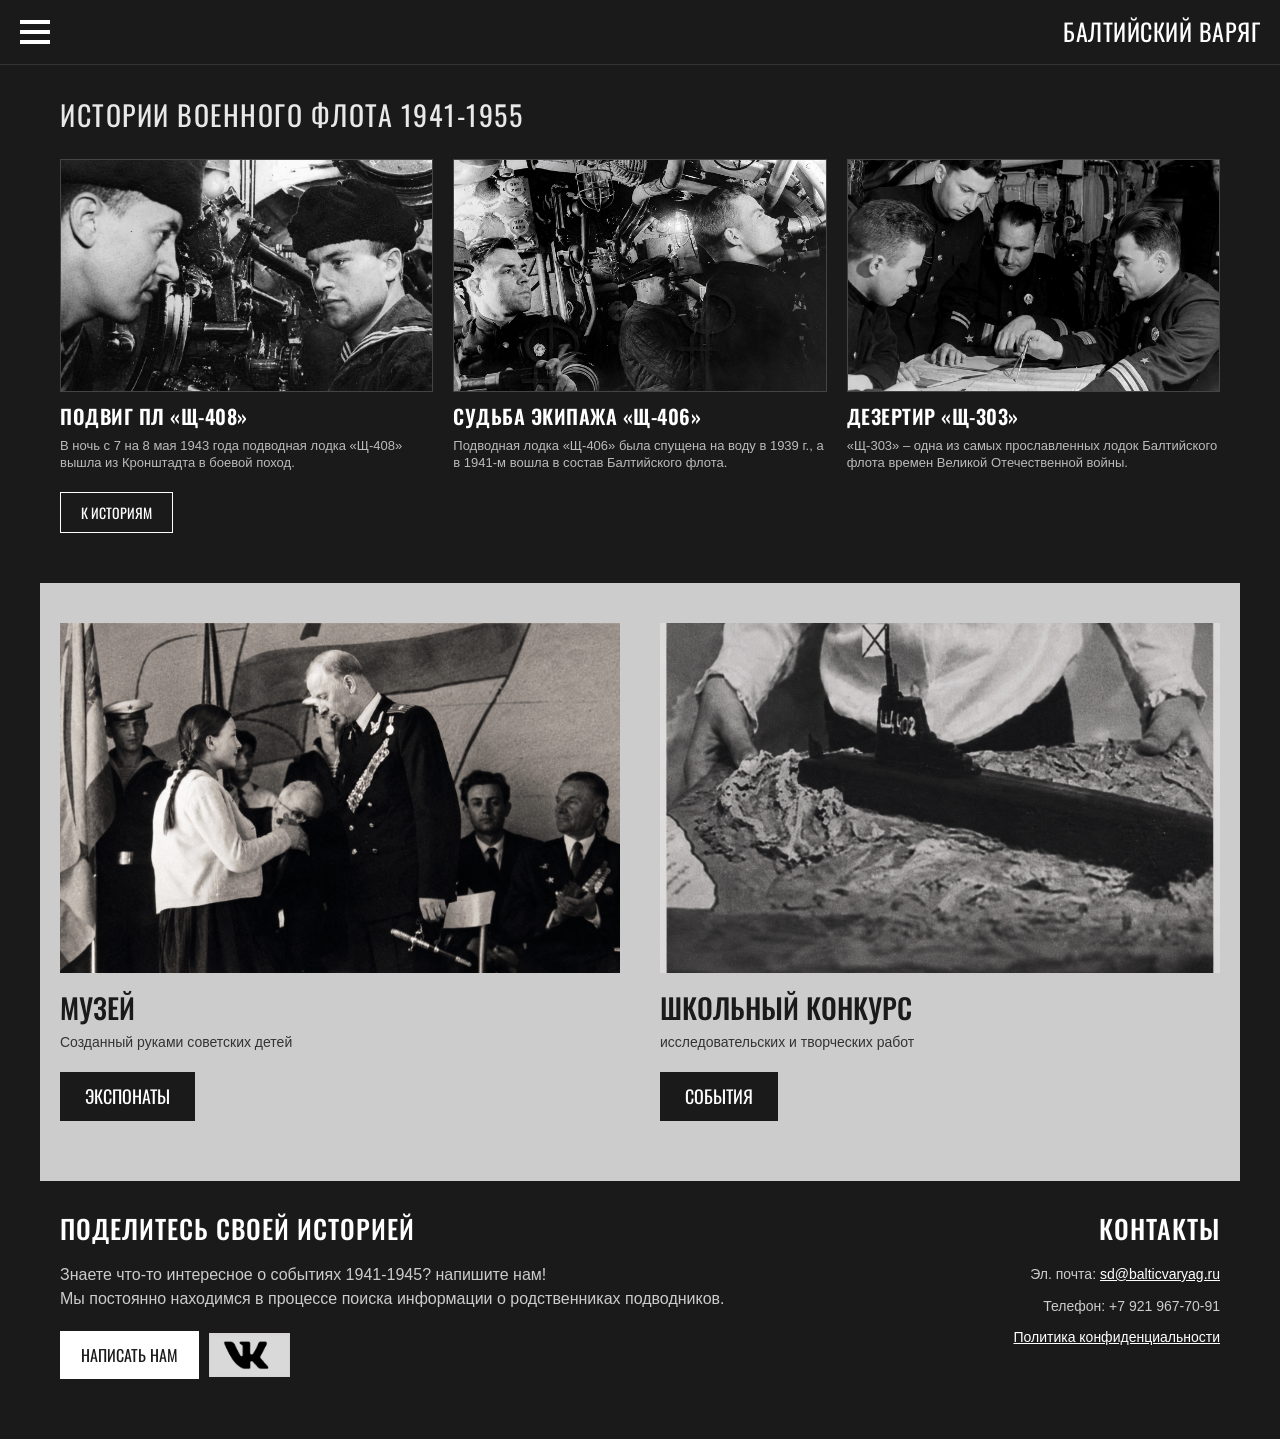
==== commit c0d9a8bb: "Add files via upload" ====
--- a/index.html
+++ b/index.html
@@ -64,13 +64,13 @@
                 </article>
                 <!-- Карточка 2 -->
                 <article class="card" onclick="window.location.href='404.html'">
-                    <div class="card-img-wrapper"><img src="C:\Users\User\Desktop\БВ АП\408888.png" alt="Судьба"></div>
+                    <div class="card-img-wrapper"><img src="408888.png" alt="Судьба"></div>
                     <h2 class="card-title">СУДЬБА ЭКИПАЖА «Щ-406»</h2>
                     <p class="card-desc">Подводная лодка «Щ-406» была спущена на воду в 1939 г., а в 1941-м вошла в состав Балтийского флота.</p>
                 </article>
                 <!-- Карточка 3 -->
                 <article class="card" onclick="window.location.href='submarine.html'">
-                    <div class="card-img-wrapper"><img src="C:\Users\User\Desktop\БВ АП\303.png" alt="Дезертир"></div>
+                    <div class="card-img-wrapper"><img src="303.png" alt="Дезертир"></div>
                     <h2 class="card-title">ДЕЗЕРТИР «Щ-303»</h2>
                     <p class="card-desc">«Щ-303» – одна из самых прославленных лодок Балтийского флота времен Великой Отечественной войны.</p>
                 </article>
--- a/style.css
+++ b/style.css
@@ -800,4 +800,18 @@
 background: #e6e6e6;
 color: #1a1a1a;
 }
-
+/* --- УТОНЧАЕМ ЗАГОЛОВКИ СТРАНИЦ --- */
+
+/* Применяем к заголовкам: Написать нам, События, Экспонаты, Истории */
+.section-title {
+    font-weight: 400; /* 1. Убираем "жирность" шрифта (400 = обычный) */
+    letter-spacing: 1.5px; /* 2. Добавляем небольшой разрядку между буквами */
+    opacity: 0.9; /* 3. Слегка (на 10%) осветляем/делаем прозрачнее черный цвет */
+}
+
+/* Дополнительно для "Истории 1941-1945", если там заголовок другого класса */
+.submarine-main-title,
+.h1, h1 {
+    font-weight: 400;
+    letter-spacing: 1.5px;
+}
